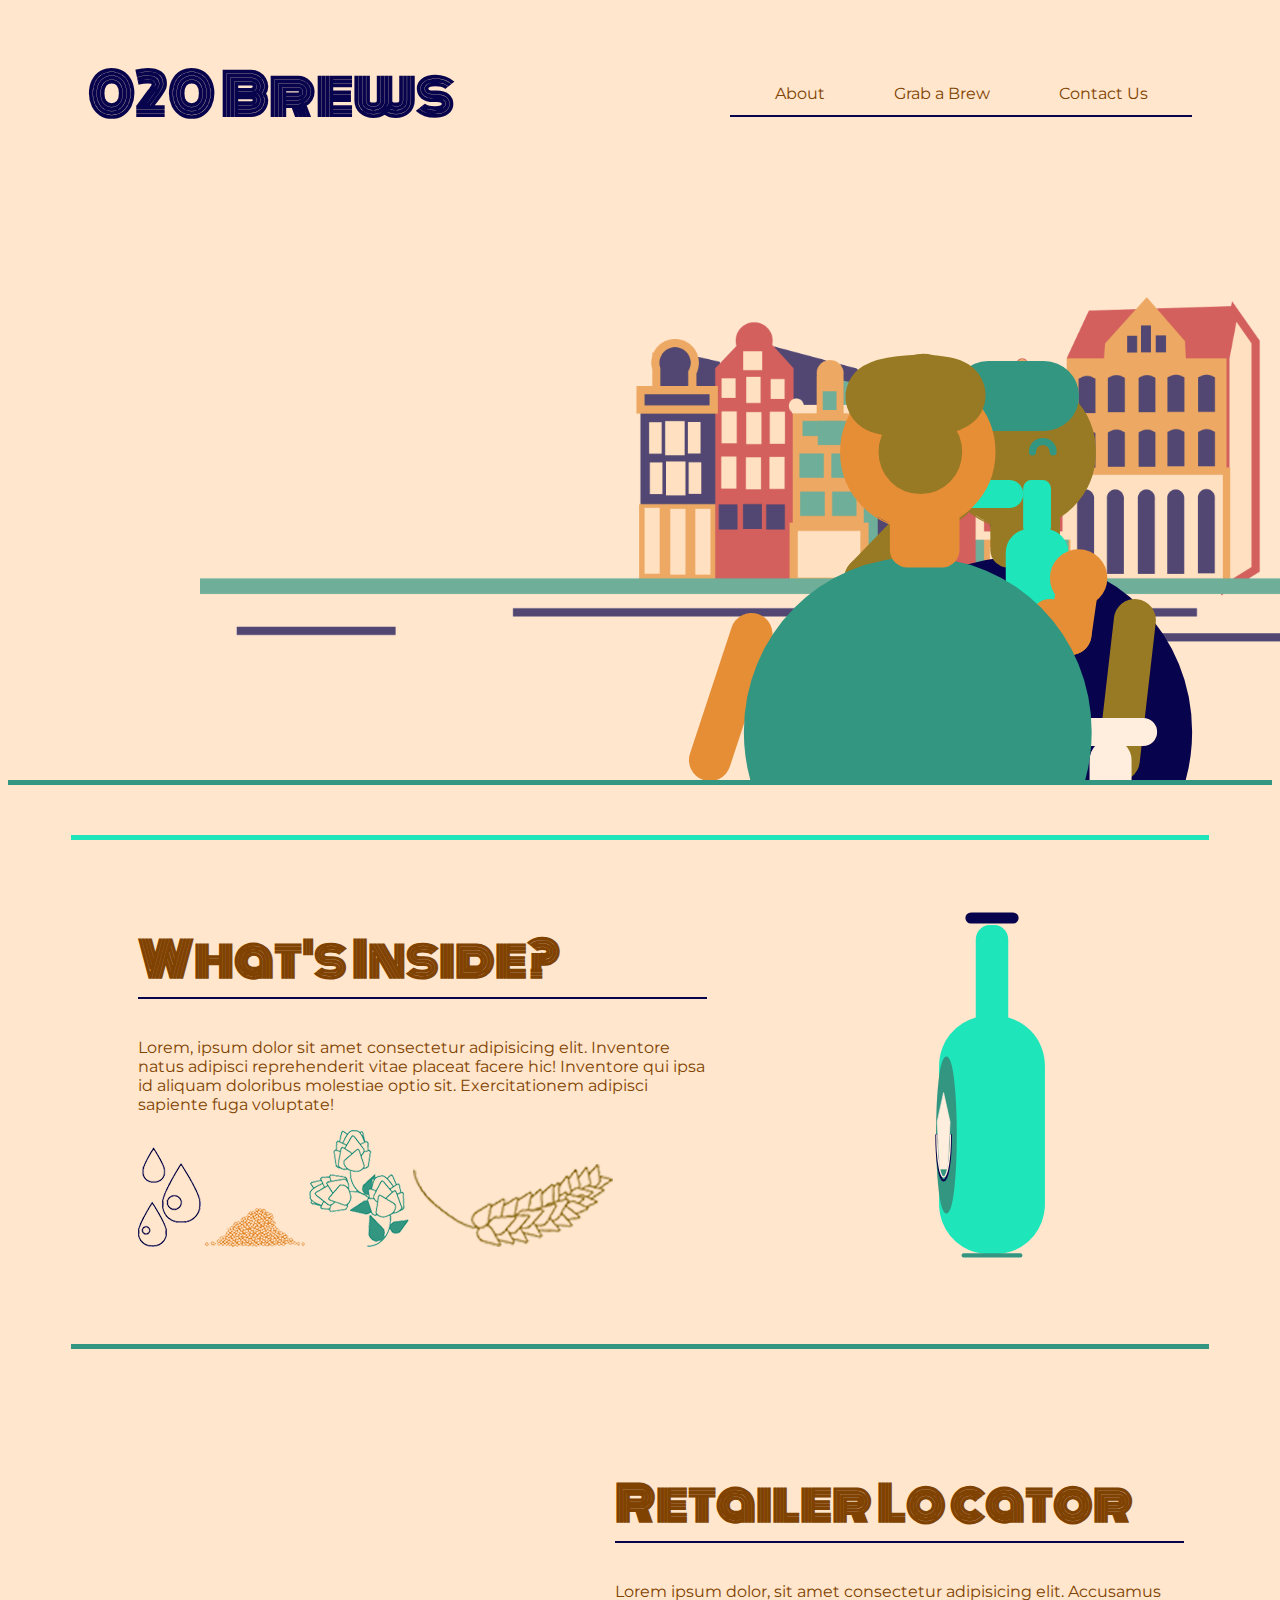
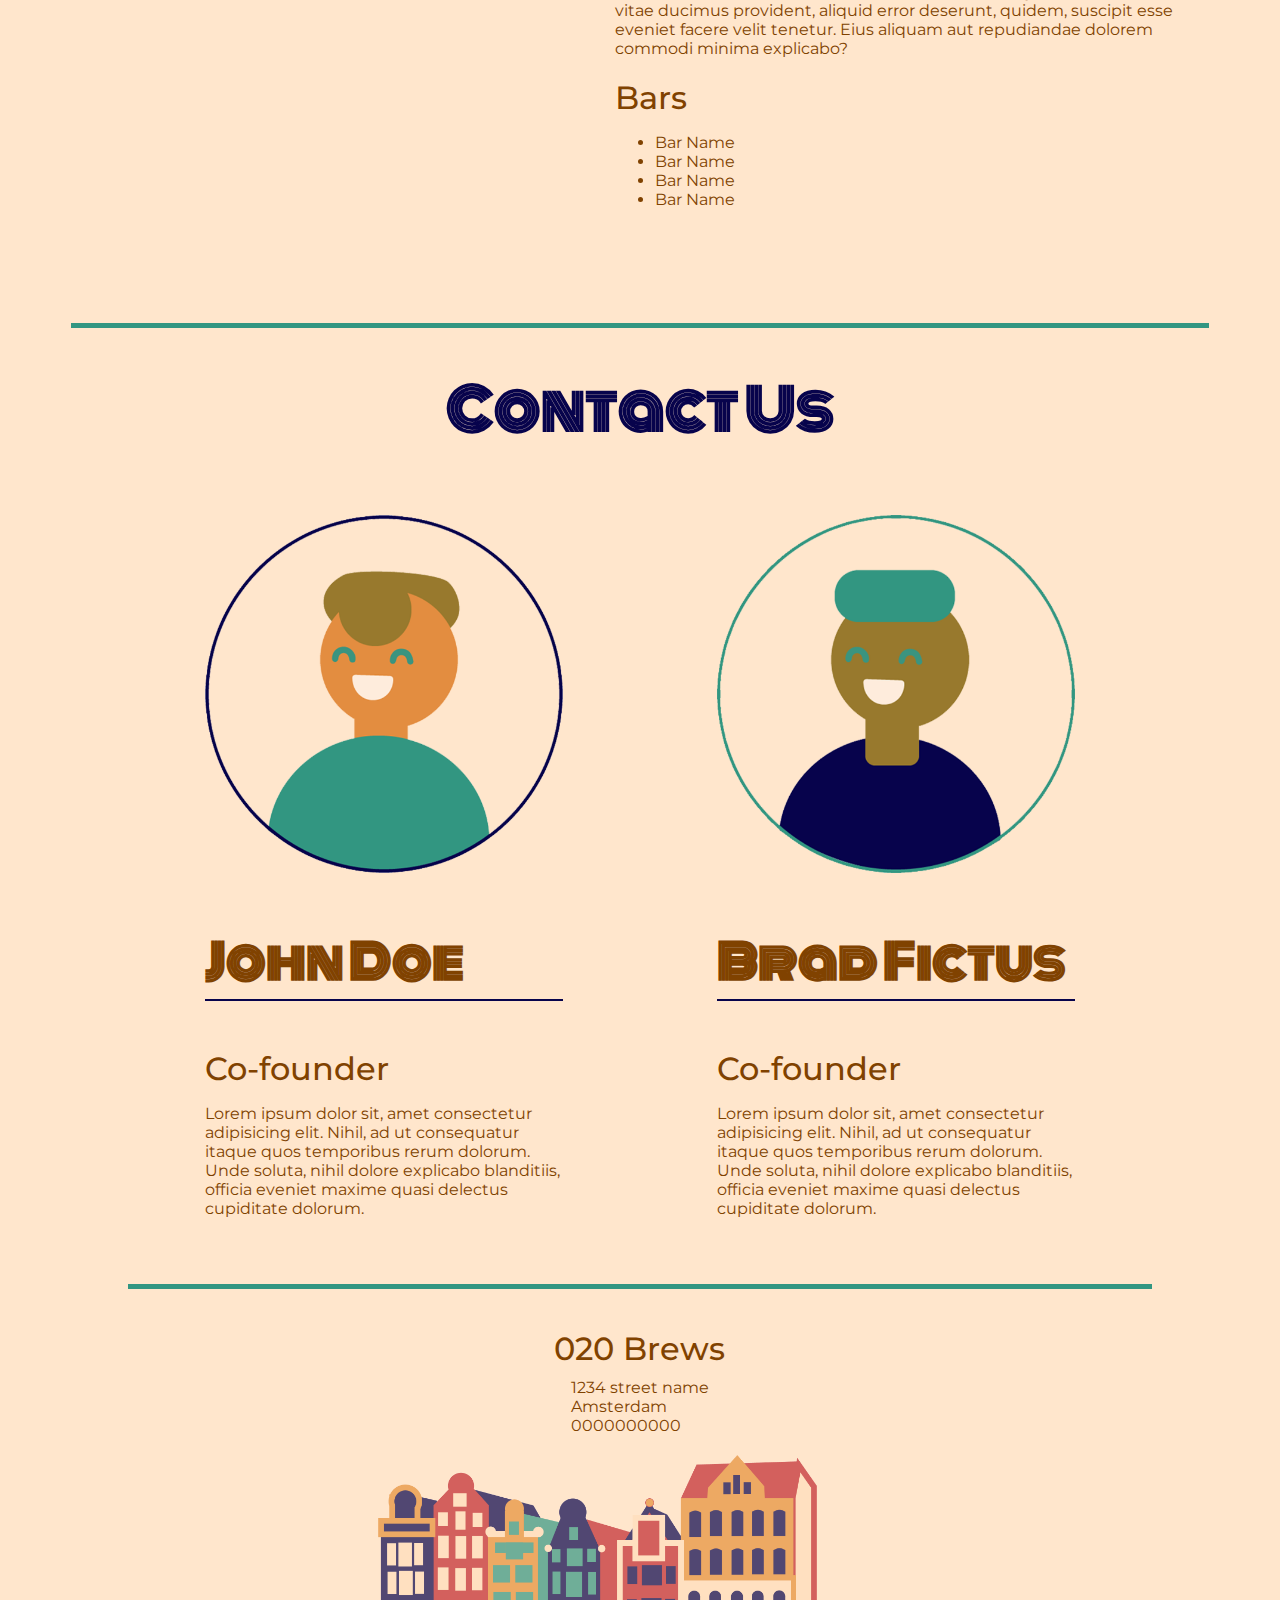
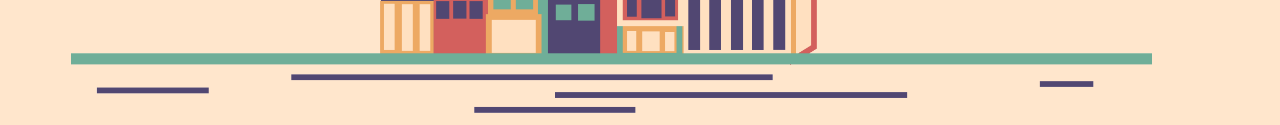
==== index.html @ 14f45f0f "initial commit" ====
<!DOCTYPE html>
<html> 
    <head>
        <link rel="stylesheet" href="main.css">
        <link href="https://fonts.googleapis.com/css?family=Monoton|Montserrat&display=swap" rel="stylesheet">
    </head>
  
    <body>
    <header>
        <h1>020 Brews </h1>
        <nav>
            <a href="#ingredients">About</a>
            <a href="#grab-a-brew">Grab a Brew</a>
            <a href="#contact">Contact Us</a>
        </nav>
    </header>
    <main>
       <section id="landing">
            <canvas class = "zdog-canvas" width = '1920' height = '600'>
            </canvas>       
       </section>
       <section id="ingredients">
            <div class="page-info">
                 <h2>What's Inside?</h2>
                 <p>Lorem, ipsum dolor sit amet consectetur adipisicing elit. Inventore natus adipisci reprehenderit vitae placeat facere hic! Inventore qui ipsa id aliquam doloribus molestiae optio sit. Exercitationem adipisci sapiente fuga voluptate!</p>     
                <div id="ingredient-icons">
                    <img src="img/water.png"/>
                    <img src="img/yeast.png"/>
                    <img src="img/hops.png"/>
                    <img src="img/wheat.png"/>
                </div>
            </div>   
            <div>
                <canvas class="ingredient-illo" width = '300' height = '400'>
                </canvas>
            </div>
        </section>
       <section id="grab-a-brew">
            <div class="map-container">
                <iframe src="https://www.google.com/maps/embed?pb=!1m14!1m12!1m3!1d38985.111366541365!2d4.868206299883644!3d52.360093531951776!2m3!1f0!2f0!3f0!3m2!1i1024!2i768!4f13.1!5e0!3m2!1sen!2snl!4v1573128429062!5m2!1sen!2snl" width="600" height="450" frameborder="0" style="border:0;" allowfullscreen=""></iframe>
            </div>
            <div class="page-info">
                <h2>Retailer Locator</h2>
                <p>Lorem ipsum dolor, sit amet consectetur adipisicing elit. Accusamus vitae ducimus provident, aliquid error deserunt, quidem, suscipit esse eveniet facere velit tenetur. Eius aliquam aut repudiandae dolorem commodi minima explicabo?</p>
                <div class="bar-list">
                        <p class= "subtitle">Bars</p>
                        <ul>
                            <li>Bar Name</li>
                            <li>Bar Name</li>
                            <li>Bar Name</li>
                            <li>Bar Name</li>
                        </ul>
                </div>
            </div>
       </section>
       <section id="contact">
            <h1>Contact Us</h1>
            <div id="employees">
                <div class="profile">
                    <div>
                        <img class="profile-pic" src="img/john.png" alt="John"/>
                    </div>
                     <h3>John Doe</h3>
                     <p class="subtitle"> Co-founder</p>
                     <p>Lorem ipsum dolor sit, amet consectetur adipisicing elit. Nihil, ad ut consequatur itaque quos temporibus rerum dolorum. Unde soluta, nihil dolore explicabo blanditiis, officia eveniet maxime quasi delectus cupiditate dolorum.
                     </p>
                </div>
                <div class="profile">
                       <div>
                        <img class="profile-pic" src="img/brad.png" alt="brad"/>
                       </div>
                         <h3>Brad Fictus</h3>
                         <p class="subtitle"> Co-founder</p>
                         <p>Lorem ipsum dolor sit, amet consectetur adipisicing elit. Nihil, ad ut consequatur itaque quos temporibus rerum dolorum. Unde soluta, nihil dolore explicabo blanditiis, officia eveniet maxime quasi delectus cupiditate dolorum.
                         </p>
                 </div>
             </div>
             <div>
                <div id="contact-info">
                    <p class="subtitle">020 Brews</p>
                    <address>1234 street name<br> Amsterdam<br> 0000000000
                    </address>
                </div>
                <img class="image" src="img/housesbg.png">
             </div>
       </section>
    </main>
    <script src="zdog.js"></script>
    <script src="script.js"></script>
    <script src="beer.js"></script>
  <!--<script src="contact-script.js"></script>--> 
             
    </body>
</html>
---- main.css ----
html{
    background-color: #ffe6cc;
    color: #804200; 
    font-size: 18px, 
}
main{
  max-width: 100%;
}

  h1{
    font-family: 'Monoton', cursive;
    font-size: 3.5em;
    color: #07034c;
  }
  h2, 
  h3{
    font-family: 'Monoton', cursive;
    font-size: 3em;
    border-bottom: 2px solid #07034c;
  }

  p,
  a, 
  ul{
    font-family: 'Montserrat', sans-serif;
    color: #804200;
  }
  .zdog-canvas{  
    background: url(img/housesbg.png) center no-repeat #ffe6cc;
    background-size: 80%;
    cursor: move;
    }
  
    .employeeOne-canvas,
    .employeeTwo-canvas{
    background-color: #329681;
    cursor: move;
    }
    .ingredient-illo{
    
      margin: 25px;
      cursor: move;
    }
    
    .image{
      max-width: 95%;
    }
  header{
    padding: 5px 80px; 
    display: flex;
    justify-content: space-between;
    align-items: center;
    margin: 0 auto;
  }
  nav{
    font-family: 'Montserrat', sans-serif;
    display: flex;
    justify-content: space-around;
    width: 40%;
    padding: 10px;
    border-bottom: 2px solid #07034c;
  }
  address{
    font-family: 'Montserrat', sans-serif;
    text-emphasis: none;
    font-style:normal;
  }
  a{
    text-decoration: none;
    padding: 2px 10px ;
  }
  a:hover{
    padding: 0px 10px;
    border-bottom: 2px solid #329681;
  }

  .subtitle{
    font-size: 2em;
    font-weight:500;
    margin: 20px 0px 10px;
  }
  #landing{
      display: flex; 
      justify-content: space-around; 
      align-items: center;
      flex-flow: row wrap;
      max-width: 100%;
      border-bottom: 5px solid #329681;
  }
  .page-info,
  .image-area{
    max-width: 50%;
    padding: 10px 25px;
  }

  #ingredients, 
  #grab-a-brew, 
  #employees{
    display: flex;
    justify-content: space-around;
    align-items: center;
    flex-flow:row wrap;
    max-width: 90%;
    margin: 0 auto;
  }
  #ingredients{
    border-top: 5px solid #1fe5bb;
    margin: 50px auto;
  }
  #ingredient-icons{
    justify-content: space-between;
    max-width: 90%;
  }
  #grab-a-brew{
    border-top: 5px solid #329681;
    margin: 20px auto;
  }
  .map-container{
    max-width: 40%;
    margin: 50px auto;
  }
  iframe{
    max-width: 100%;
    overflow: hidden;
  }
.profile{
  max-width: 35%;
  margin: 0 auto;
}
#contact{
  max-width: 90%;
  margin: 0 auto; 
  display: flex;
  justify-content: center;
  align-items: center;
  flex-flow: column;
  border-top: 5px solid #329681;
}
#employees{
  padding: 25px 0px 50px;
  border-bottom: 5px solid #329681;
}
.profile-pic{
  max-width:100%;
}
#contact-info{
  max-width: 90%;
  margin: 20px auto;
  display: flex;
  justify-content: center;
  align-items: center;
  flex-flow: column;
}

/************* TABLET STYLES ********************/

@media screen and (max-width: 1000px) {
  header{
    flex-flow: column-reverse;
  }
  nav{
    justify-content: space-evenly;
    width: 90%;
    padding: 10px;
    margin: 0 auto;
  }
  #ingredients{
    justify-content: center;
    flex-flow:column;
    max-width: 100%;
    margin: 0 auto;
  }
 
  #ingredient-icons{
    display: none;
}
#grab-a-brew{
  flex-flow: column-reverse;
}
.map-container{
  max-width: 100%;
  margin: 25px auto;
}
.page-info,
  .image-area{
    max-width: 95%;
    padding: 10px 25px;
  }
  #employees{
    display: none;
  }
}
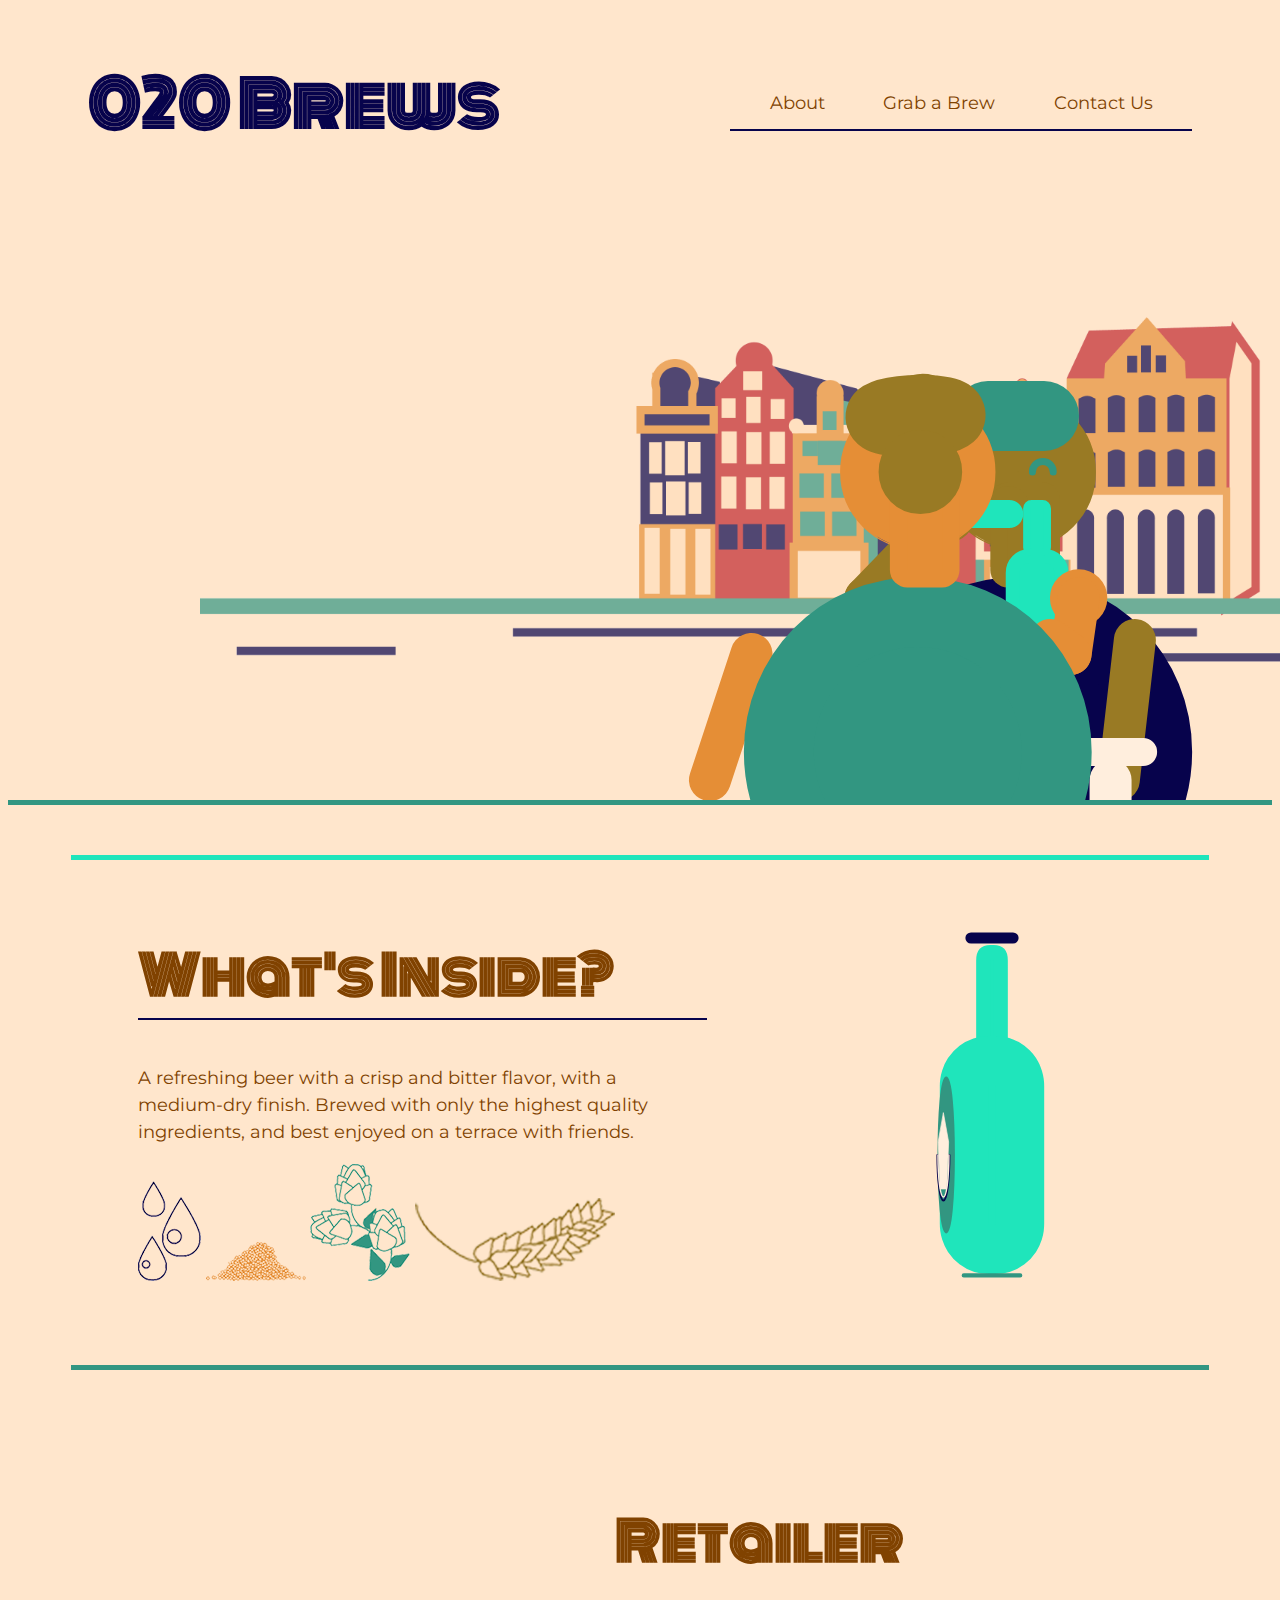
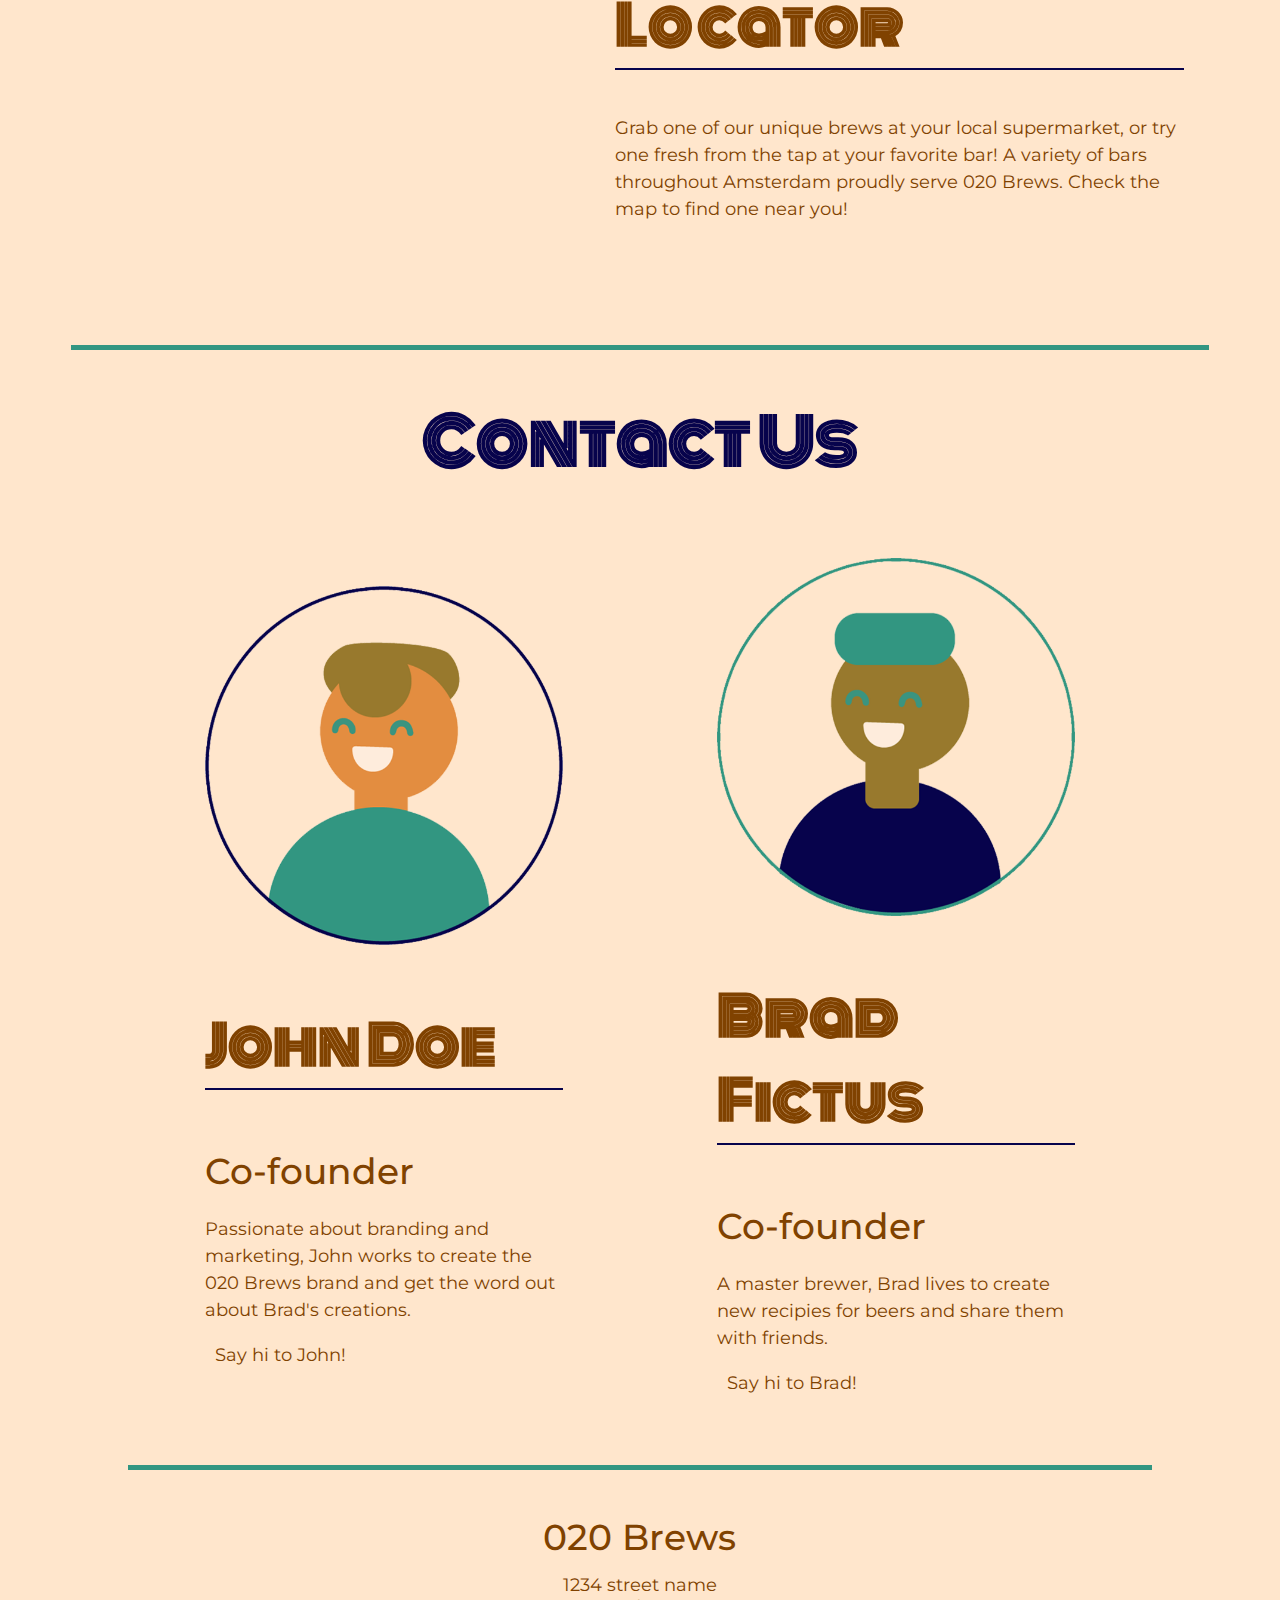
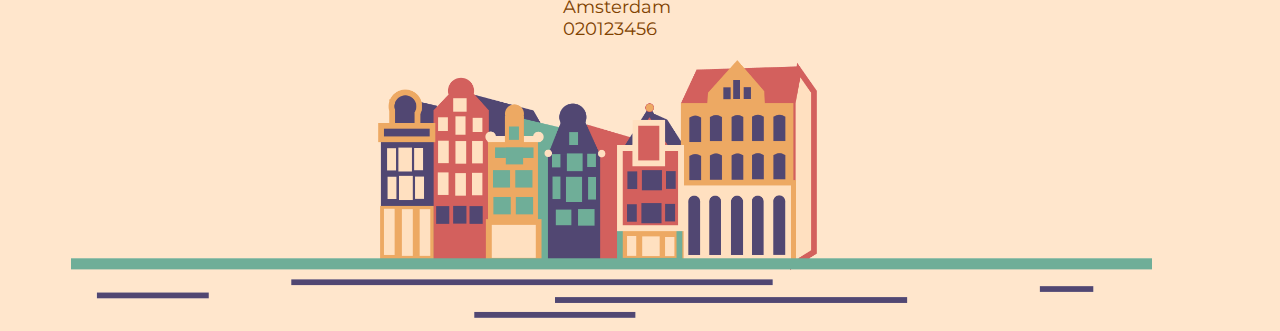
==== commit 0124bfc1: "added descriptive text" ====
--- a/index.html
+++ b/index.html
@@ -7,7 +7,7 @@
   
     <body>
     <header>
-        <h1>020 Brews </h1>
+        <h1 id="brand">020 Brews </h1>
         <nav>
             <a href="#ingredients">About</a>
             <a href="#grab-a-brew">Grab a Brew</a>
@@ -22,7 +22,7 @@
        <section id="ingredients">
             <div class="page-info">
                  <h2>What's Inside?</h2>
-                 <p>Lorem, ipsum dolor sit amet consectetur adipisicing elit. Inventore natus adipisci reprehenderit vitae placeat facere hic! Inventore qui ipsa id aliquam doloribus molestiae optio sit. Exercitationem adipisci sapiente fuga voluptate!</p>     
+                 <p>A refreshing beer with a crisp and bitter flavor, with a medium-dry finish.  Brewed with only the highest quality ingredients, and best enjoyed on a terrace with friends.</p>     
                 <div id="ingredient-icons">
                     <img src="img/water.png"/>
                     <img src="img/yeast.png"/>
@@ -41,16 +41,8 @@
             </div>
             <div class="page-info">
                 <h2>Retailer Locator</h2>
-                <p>Lorem ipsum dolor, sit amet consectetur adipisicing elit. Accusamus vitae ducimus provident, aliquid error deserunt, quidem, suscipit esse eveniet facere velit tenetur. Eius aliquam aut repudiandae dolorem commodi minima explicabo?</p>
-                <div class="bar-list">
-                        <p class= "subtitle">Bars</p>
-                        <ul>
-                            <li>Bar Name</li>
-                            <li>Bar Name</li>
-                            <li>Bar Name</li>
-                            <li>Bar Name</li>
-                        </ul>
-                </div>
+                <p>Grab one of our unique brews at your local supermarket, or try one fresh from the tap at your favorite bar! A variety of bars throughout Amsterdam proudly serve 020 Brews.  Check the map to find one near you!</p>
+                
             </div>
        </section>
        <section id="contact">
@@ -62,23 +54,27 @@
                     </div>
                      <h3>John Doe</h3>
                      <p class="subtitle"> Co-founder</p>
-                     <p>Lorem ipsum dolor sit, amet consectetur adipisicing elit. Nihil, ad ut consequatur itaque quos temporibus rerum dolorum. Unde soluta, nihil dolore explicabo blanditiis, officia eveniet maxime quasi delectus cupiditate dolorum.
+                     <p>Passionate about branding and marketing, John works to create the 020 Brews brand and get the word out about Brad's creations.</p>
+                     <p>
+                        <a href="mailto:mackaylavan@yahoo.com?Subject=020Brews" target="_top">Say hi to John!</a>
                      </p>
-                </div>
+                 </div>
                 <div class="profile">
                        <div>
                         <img class="profile-pic" src="img/brad.png" alt="brad"/>
                        </div>
                          <h3>Brad Fictus</h3>
                          <p class="subtitle"> Co-founder</p>
-                         <p>Lorem ipsum dolor sit, amet consectetur adipisicing elit. Nihil, ad ut consequatur itaque quos temporibus rerum dolorum. Unde soluta, nihil dolore explicabo blanditiis, officia eveniet maxime quasi delectus cupiditate dolorum.
-                         </p>
+                         <p>A master brewer, Brad lives to create new recipies for beers and share them with friends.</p>
+                         <p>
+                            <a href="mailto:mackaylavan@yahoo.com?Subject=020Brews" target="_top">Say hi to Brad!</a>
+                        </p>
                  </div>
              </div>
              <div>
                 <div id="contact-info">
                     <p class="subtitle">020 Brews</p>
-                    <address>1234 street name<br> Amsterdam<br> 0000000000
+                    <address>1234 street name<br> Amsterdam<br> 020123456
                     </address>
                 </div>
                 <img class="image" src="img/housesbg.png">
--- a/main.css
+++ b/main.css
@@ -1,7 +1,7 @@
 html{
     background-color: #ffe6cc;
     color: #804200; 
-    font-size: 18px, 
+    font-size: 18px;
 }
 main{
   max-width: 100%;
@@ -20,11 +20,12 @@
   }
 
   p,
-  a, 
-  ul{
+  a{
     font-family: 'Montserrat', sans-serif;
     color: #804200;
-  }
+    line-height: 1.5em; 
+  }
+  
   .zdog-canvas{  
     background: url(img/housesbg.png) center no-repeat #ffe6cc;
     background-size: 80%;
@@ -158,11 +159,20 @@
   header{
     flex-flow: column-reverse;
   }
+  #brand{
+    font-size: 4.5em;
+  }
+  .zdog-canvas{  
+    background-size: 100%;
+    max-width: 100%;
+    cursor: move;
+    }
   nav{
     justify-content: space-evenly;
     width: 90%;
-    padding: 10px;
-    margin: 0 auto;
+    padding: 25px 0px;
+    margin: 0 auto;
+    font-size: 2.5em;
   }
   #ingredients{
     justify-content: center;
